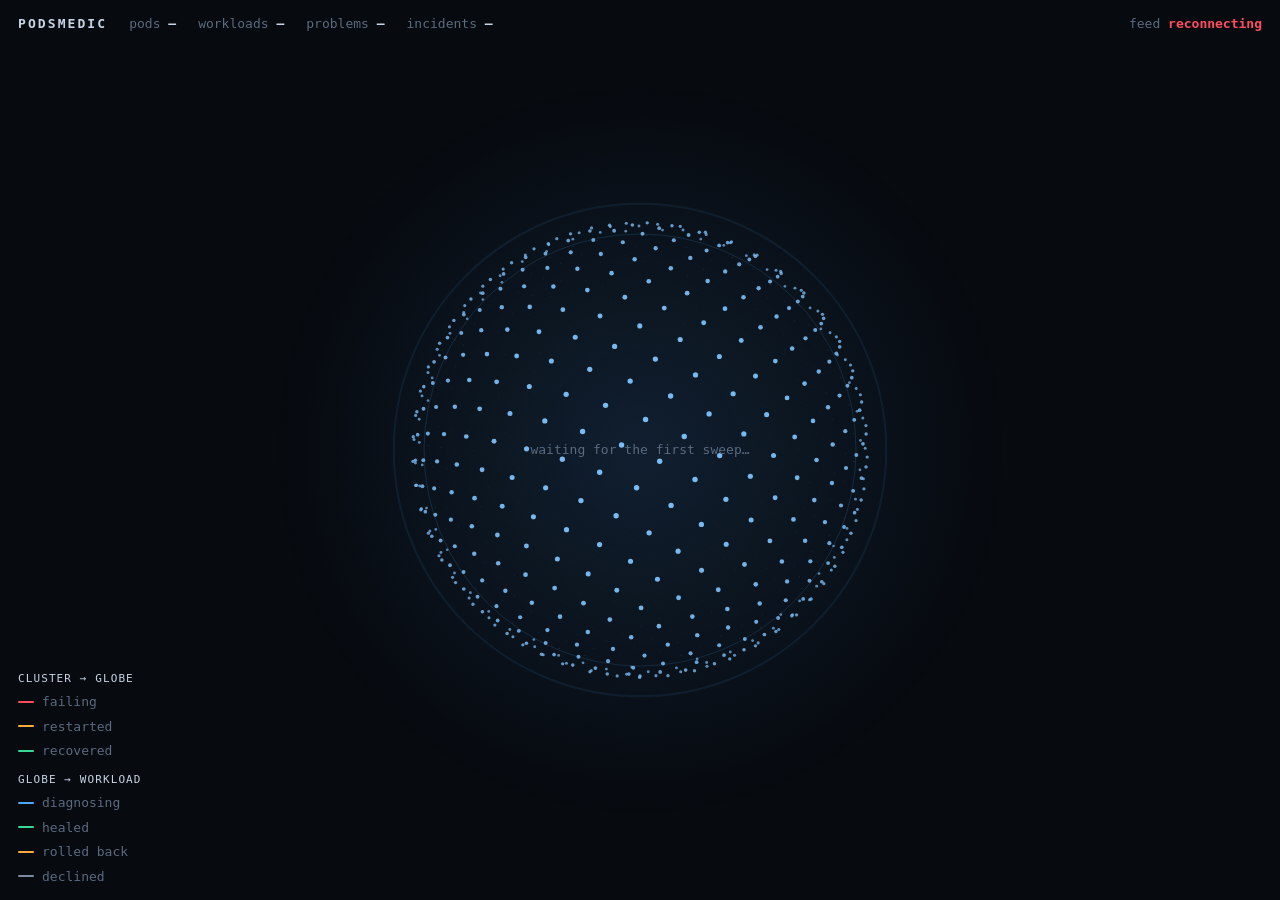
==== internal/ui/globe.html @ e19e567e "podsmedic: Kubernetes SRE agent that diagnoses and heals failing pods An LLM-assisted operator that " ====
<!doctype html>
<html lang="en">
<head>
<meta charset="utf-8">
<meta name="viewport" content="width=device-width, initial-scale=1">
<title>podsmedic — live</title>
<style>
  :root {
    --bg:#070a0f; --ink:#c8d4e4; --dim:#5a6a80; --rule:#16202e;
    --problem:#ff4d5e; --restart:#ffab3d; --recovery:#38d996;
    --diagnose:#4aa8ff; --heal:#38d996; --verify:#7ee0b8;
    --rollback:#ffab3d; --declined:#7b8aa0; --gone:#3d4a5c;
  }
  * { box-sizing:border-box; margin:0; padding:0; }
  html,body { height:100%; }
  body {
    background:var(--bg); color:var(--ink); overflow:hidden;
    font:13px/1.5 ui-monospace,SFMono-Regular,Menlo,Consolas,monospace;
  }
  /* width/height are required, not decorative. A <canvas> is a replaced element
     with an intrinsic 300x150, and for an absolutely positioned replaced element
     `width:auto` resolves to that intrinsic size — inset:0 does NOT stretch it.
     Without these the canvas sits 300x150 in the top-left corner and everything
     draws inside that box. */
  canvas { display:block; position:fixed; inset:0; width:100%; height:100%; cursor:default; }
  canvas.pick { cursor:pointer; }

  .panel { position:fixed; z-index:2; pointer-events:none; }
  #head { top:0; left:0; right:0; padding:14px 18px;
          display:flex; gap:22px; align-items:baseline; flex-wrap:wrap; }
  #head h1 { font-size:13px; font-weight:600; letter-spacing:.16em; text-transform:uppercase; }
  #head .stat { color:var(--dim); }
  #head .stat b { color:var(--ink); font-weight:600; }
  #focus { color:var(--diagnose); pointer-events:auto; cursor:pointer; display:none; }
  #focus.on { display:inline; }
  #state { margin-left:auto; color:var(--dim); }
  /* #head is a .panel, which is pointer-events:none so the globe stays
     draggable underneath; anything clickable in it has to opt back in. */
  #signout { pointer-events:auto; }
  #signout button { background:none; border:0; padding:0; font:inherit;
                    color:var(--dim); cursor:pointer; }
  #signout button:hover { color:var(--ink); }
  #state.live b { color:var(--recovery); }
  #state.down b { color:var(--problem); }

  #legend { bottom:14px; left:18px; display:flex; flex-direction:column; gap:5px; }
  #legend div { color:var(--dim); display:flex; align-items:center; gap:8px; }
  #legend i { width:16px; height:2px; display:inline-block; border-radius:2px; }
  #legend .grouphead { color:var(--ink); margin-top:6px; letter-spacing:.1em;
                       font-size:11px; text-transform:uppercase; }

  /* Deliberately small. At 460x468 this panel covered 5 of 25 workload nodes on
     a 1440x900 screen — measured, not guessed. The globe is the point; the feed
     is a ticker, and a few lines is plenty for one. */
  #feed { bottom:14px; right:18px; width:min(400px,34vw);
          display:flex; flex-direction:column-reverse; gap:2px;
          max-height:22vh; overflow:hidden;
          /* Older lines fade out rather than ending in a hard edge. */
          -webkit-mask-image:linear-gradient(to top, #000 55%, transparent);
          mask-image:linear-gradient(to top, #000 55%, transparent); }
  #feed div { white-space:nowrap; overflow:hidden; text-overflow:ellipsis;
              opacity:.85; font-size:11px; }
  #feed .t { color:var(--dim); }
  #feed .w { color:var(--ink); }

  #detail { top:60px; right:18px; width:min(320px,28vw); pointer-events:auto;
            background:rgba(10,15,22,0.94); border:1px solid var(--rule);
            border-radius:6px; padding:12px 14px; display:none; }
  #detail.on { display:block; }
  #detail h2 { font-size:12px; font-weight:600; margin-bottom:2px; word-break:break-all;
               padding-right:14px; }
  #detail .ns { color:var(--dim); font-size:11px; margin-bottom:10px; }
  #detail dl { display:grid; grid-template-columns:auto 1fr; gap:3px 12px; font-size:11px; }
  #detail dt { color:var(--dim); }
  #detail .evhead { color:var(--ink); font-size:10px; letter-spacing:.1em;
                    text-transform:uppercase; margin:12px 0 5px; }
  #detail .ev { font-size:11px; color:var(--dim); white-space:nowrap;
                overflow:hidden; text-overflow:ellipsis; }
  #detail .close { position:absolute; top:7px; right:11px; color:var(--dim); cursor:pointer; }
  #detail .close:hover { color:var(--ink); }

  #empty { position:fixed; inset:0; display:grid; place-items:center;
           color:var(--dim); z-index:1; text-align:center; line-height:2; }
</style>
</head>
<body>
<canvas id="c"></canvas>

<div class="panel" id="head">
  <h1>podsmedic</h1>
  <span class="stat">pods <b id="s-pods">–</b></span>
  <span class="stat">workloads <b id="s-work">–</b></span>
  <span class="stat">problems <b id="s-prob">–</b></span>
  <span class="stat">incidents <b id="s-inc">–</b></span>
  <span id="focus"></span>
  <span class="stat" id="state">feed <b>connecting</b></span>
  <!--SIGNOUT-->
</div>

<div class="panel" id="legend">
  <div class="grouphead">cluster → globe</div>
  <div><i style="background:var(--problem)"></i>failing</div>
  <div><i style="background:var(--restart)"></i>restarted</div>
  <div><i style="background:var(--recovery)"></i>recovered</div>
  <div class="grouphead">globe → workload</div>
  <div><i style="background:var(--diagnose)"></i>diagnosing</div>
  <div><i style="background:var(--heal)"></i>healed</div>
  <div><i style="background:var(--rollback)"></i>rolled back</div>
  <div><i style="background:var(--declined)"></i>declined</div>
</div>

<div class="panel" id="detail"><span class="close" id="d-close">×</span>
  <h2 id="d-name"></h2><div class="ns" id="d-ns"></div>
  <dl id="d-facts"></dl>
  <div class="evhead">recent</div>
  <div id="d-events"></div>
</div>

<div class="panel" id="feed"></div>
<div id="empty">waiting for the first sweep…</div>

<script>
(() => {
  "use strict";

  const COLOR = {
    problem:"#ff4d5e", restart:"#ffab3d", recovery:"#38d996", gone:"#3d4a5c",
    diagnose:"#4aa8ff", heal:"#38d996", verify:"#7ee0b8",
    rollback:"#ffab3d", declined:"#7b8aa0",
  };
  const FROM_PODSMEDIC = new Set(["diagnose","heal","verify","rollback","declined"]);
  // Namespace tints, chosen to stay apart from the event colours, which carry
  // their own meaning and must not be confused with grouping.
  const NS_TINTS = ["#6f8fb5","#a98fc4","#7fb0a0","#c49a6f","#8f9fd0","#b58fa0","#8fb5a8"];

  const canvas = document.getElementById("c");
  const ctx = canvas.getContext("2d");
  let W = 0, H = 0, DPR = 1;

  function resize() {
    DPR = Math.min(window.devicePixelRatio || 1, 2);
    W = canvas.clientWidth; H = canvas.clientHeight;
    canvas.width = W * DPR; canvas.height = H * DPR;
    ctx.setTransform(DPR, 0, 0, DPR, 0, 0);
  }
  window.addEventListener("resize", resize);

  // ---- the globe -----------------------------------------------------------
  // A Fibonacci sphere: points spaced evenly without clustering at the poles,
  // which is what a naive lat/long grid does. No regions, no landmasses — the
  // globe stands for the cluster, not the Earth.
  const DOTS = (() => {
    const n = 900, pts = [], golden = Math.PI * (3 - Math.sqrt(5));
    for (let i = 0; i < n; i++) {
      const y = 1 - (i / (n - 1)) * 2;
      const r = Math.sqrt(Math.max(0, 1 - y * y));
      const th = golden * i;
      pts.push([Math.cos(th) * r, y, Math.sin(th) * r]);
    }
    return pts;
  })();

  // ---- state ---------------------------------------------------------------
  let workloads = new Map();
  let arcs = [];
  let wires = [];
  let spin = 0, hover = null, selected = null, focusNS = null;
  let sweepAt = 0, sweepIntervalMs = 60000, sweepPulse = 0;
  const MAX_WIRES = 60;

  // Ellipse factors. Narrower than the first attempt: the horizontal stretch is
  // what pushed nodes under the bottom-right feed panel.
  const RING_X = 1.18, RING_Y = 0.82;
  function ringRadius() { return Math.min(W, H) * 0.38; }
  function globeRadius() { return Math.min(W, H) * 0.24; }

  function visible(w) { return !focusNS || w.namespace === focusNS; }

  // Lays workloads out in one arc per namespace, spaced evenly within each.
  //
  // Two earlier versions were worse. Hashing the name to an angle was stable but
  // collided — on a real 24-workload cluster two landed 0.0 degrees apart. Plain
  // alphabetical spacing fixed the collisions but interleaved namespaces, and on
  // that same cluster 68% of the ring was longhorn-system and kube-system, so
  // the handful of workloads anyone cared about sat scattered among
  // infrastructure. Grouping turns the ring from a list into a map.
  const GAP = 0.055; // radians of empty space between namespace bands

  function relayout() {
    const shown = [...workloads.values()].filter(visible);
    const byNS = new Map();
    for (const w of shown) {
      if (!byNS.has(w.namespace)) byNS.set(w.namespace, []);
      byNS.get(w.namespace).push(w);
    }
    const names = [...byNS.keys()].sort();
    const total = shown.length || 1;
    const usable = Math.PI * 2 - GAP * Math.max(names.length, 1);

    arcs = [];
    let a = -Math.PI / 2 + GAP / 2;
    names.forEach((ns, idx) => {
      const list = byNS.get(ns).sort((x, y) => x.key.localeCompare(y.key));
      const span = usable * (list.length / total);
      const step = span / list.length;
      // Half-step inset keeps the first and last node off the band's own edge.
      list.forEach((w, i) => { w.angle = a + step * (i + 0.5); });
      arcs.push({ ns, start: a, end: a + span, mid: a + span / 2,
                  count: list.length, tint: NS_TINTS[idx % NS_TINTS.length] });
      a += span + GAP;
    });
  }

  function setWorkloads(list) {
    const next = new Map();
    for (const w of list || []) {
      const prev = workloads.get(w.key);
      next.set(w.key, Object.assign({ events: prev ? prev.events : [],
                                      lit: prev ? prev.lit : 0 }, w));
    }
    workloads = next;
    relayout();
    document.getElementById("s-work").textContent = workloads.size;
    document.getElementById("empty").style.display = workloads.size ? "none" : "grid";
    if (selected && !workloads.has(selected)) closeDetail();
    else if (selected) renderDetail();
  }

  // An event about something the last sweep did not list still deserves a wire —
  // a pod can appear and fail between sweeps.
  function ensureWorkload(ev) {
    const key = ev.workload ? ev.namespace + "/" + ev.workload : ev.namespace + "/" + ev.pod;
    if (!workloads.has(key)) {
      workloads.set(key, {
        key, namespace: ev.namespace, name: ev.workload || ev.pod,
        pods: 1, ready: 0, problems: 0, angle: 0, events: [], lit: 0,
      });
      relayout();
      document.getElementById("s-work").textContent = workloads.size;
      document.getElementById("empty").style.display = "none";
    }
    return key;
  }

  function addWire(ev) {
    const key = ensureWorkload(ev);
    const w = workloads.get(key);
    w.lit = performance.now();
    w.events.unshift(ev);
    if (w.events.length > 8) w.events.pop();
    if (ev.class === "problem") w.problems = (w.problems || 0) + 1;
    if (ev.class === "recovery") w.problems = Math.max(0, (w.problems || 0) - 1);
    if (selected === key) renderDetail();

    if (!visible(w)) return; // focused elsewhere: record it, do not draw it
    wires.push({
      key,
      color: COLOR[ev.class] || "#7b8aa0",
      inbound: FROM_PODSMEDIC.has(ev.class),
      born: performance.now(),
      life: FROM_PODSMEDIC.has(ev.class) ? 3400 : 2800,
    });
    if (wires.length > MAX_WIRES) wires = wires.slice(-MAX_WIRES);
  }

  // ---- geometry ------------------------------------------------------------
  function workloadXY(w) {
    const cx = W / 2, cy = H / 2, r = ringRadius();
    return [cx + Math.cos(w.angle) * r * RING_X, cy + Math.sin(w.angle) * r * RING_Y];
  }

  // Node radius carries the replica count. Square-rooted and capped, so a
  // 30-replica Deployment does not swallow its neighbours.
  function nodeRadius(w) {
    return Math.min(3.2 + Math.sqrt(Math.max(w.pods || 1, 1)) * 1.5, 11);
  }

  // ---- drawing -------------------------------------------------------------
  function drawGlobe() {
    const cx = W / 2, cy = H / 2, R = globeRadius();
    spin += 0.0016;

    const glow = ctx.createRadialGradient(cx, cy, R * 0.1, cx, cy, R * 1.7);
    glow.addColorStop(0, "rgba(74,168,255,0.13)");
    glow.addColorStop(1, "rgba(74,168,255,0)");
    ctx.fillStyle = glow;
    ctx.beginPath(); ctx.arc(cx, cy, R * 1.7, 0, Math.PI * 2); ctx.fill();

    // A faint limb. Dots alone read as a cloud; one circle at the silhouette is
    // what makes the eye resolve them into a surface.
    ctx.strokeStyle = "rgba(74,168,255,0.16)";
    ctx.lineWidth = 1;
    ctx.beginPath(); ctx.arc(cx, cy, R, 0, Math.PI * 2); ctx.stroke();

    const cosS = Math.cos(spin), sinS = Math.sin(spin);
    const tilt = 0.42, cosT = Math.cos(tilt), sinT = Math.sin(tilt);
    const CAM = 3.2;

    for (const [x0, y0, z0] of DOTS) {
      const x1 = x0 * cosS + z0 * sinS;
      const z1 = -x0 * sinS + z0 * cosS;
      const y2 = y0 * cosT - z1 * sinT;
      const z2 = y0 * sinT + z1 * cosT;

      const k = CAM / (CAM - z2);            // weak perspective
      const px = cx + x1 * R * k, py = cy + y2 * R * k;
      const depth = (z2 + 1) / 2;
      const alpha = z2 < 0 ? 0.10 + depth * 0.22 : 0.34 + depth * 0.62;
      const size = (z2 < 0 ? 0.6 : 0.9 + depth * 1.3) * k * 0.85;

      ctx.fillStyle = `rgba(126,196,255,${alpha.toFixed(3)})`;
      ctx.beginPath(); ctx.arc(px, py, size, 0, Math.PI * 2); ctx.fill();
    }
  }

  // The heartbeat. Without it a healthy cluster is a completely static picture,
  // and "everything is fine" looks exactly like "the feed died".
  function drawHeartbeat(now) {
    const cx = W / 2, cy = H / 2, R = globeRadius();
    const ring = R * 1.14;

    ctx.strokeStyle = "rgba(74,168,255,0.09)";
    ctx.lineWidth = 2;
    ctx.beginPath(); ctx.arc(cx, cy, ring, 0, Math.PI * 2); ctx.stroke();

    // Progress toward the next sweep, advanced from the local clock so it moves
    // smoothly between snapshot polls.
    if (sweepAt) {
      const p = Math.min((Date.now() - sweepAt) / sweepIntervalMs, 1);
      ctx.strokeStyle = "rgba(126,196,255,0.42)";
      ctx.lineWidth = 2;
      ctx.beginPath();
      ctx.arc(cx, cy, ring, -Math.PI / 2, -Math.PI / 2 + Math.PI * 2 * p);
      ctx.stroke();
    }

    if (sweepPulse) {
      const p = (now - sweepPulse) / 1400;
      if (p >= 1) sweepPulse = 0;
      else {
        ctx.strokeStyle = `rgba(126,196,255,${(0.34 * (1 - p)).toFixed(3)})`;
        ctx.lineWidth = 1.5;
        ctx.beginPath(); ctx.arc(cx, cy, ring + p * R * 0.9, 0, Math.PI * 2); ctx.stroke();
      }
    }
  }

  function drawArcs() {
    const cx = W / 2, cy = H / 2, r = ringRadius();
    for (const arc of arcs) {
      ctx.save();
      ctx.translate(cx, cy);
      ctx.scale(RING_X, RING_Y);
      ctx.strokeStyle = arc.tint + "44";
      ctx.lineWidth = 1.5 / Math.max(RING_X, RING_Y);
      ctx.beginPath(); ctx.arc(0, 0, r * 1.10, arc.start, arc.end); ctx.stroke();
      ctx.restore();

      const lx = cx + Math.cos(arc.mid) * r * RING_X * 1.19;
      const ly = cy + Math.sin(arc.mid) * r * RING_Y * 1.19;
      const label = arc.ns + " · " + arc.count;
      ctx.font = "10px ui-monospace,Menlo,monospace";
      const right = lx >= cx;
      ctx.textAlign = right ? "left" : "right";
      const tw = ctx.measureText(label).width;
      arc.hit = { x: lx, y: ly, w: tw, right };

      ctx.fillStyle = "rgba(7,10,15,0.78)";
      ctx.fillRect(right ? lx - 4 : lx - tw - 4, ly - 8, tw + 8, 16);
      ctx.fillStyle = arc.ns === focusNS ? "#e6eefc" : arc.tint;
      ctx.fillText(label, lx, ly + 3.5);
    }
  }

  function shortName(name) {
    const i = name.indexOf("/");
    return i >= 0 ? name.slice(i + 1) : name;
  }

  function drawWorkloads(now) {
    // Labels cannot all fit. Measured on a real 24-workload cluster: 3858px of
    // text around a 2565px ring. So label what a viewer is looking for —
    // anything unhealthy, anything that just did something, the selection, and
    // whatever the pointer is near — and leave the quiet majority as dots.
    for (const w of workloads.values()) {
      if (!visible(w)) continue;
      const [x, y] = workloadXY(w);
      const unhealthy = (w.problems || 0) > 0;
      // Pods that finished successfully are not missing replicas. Without this a
      // completed Job reads as a permanently degraded workload.
      const serving = (w.pods || 0) - (w.done || 0);
      const degraded = serving > 0 && (w.ready || 0) < serving;
      const active = w.lit && now - w.lit < 6000;
      const hovered = hover === w.key, chosen = selected === w.key;
      const rad = nodeRadius(w);

      let color = "#4d6480";
      if (unhealthy) color = "#ff4d5e";
      else if (degraded) color = "#ffab3d";

      if (unhealthy || active) {
        const pulse = rad + 5 + Math.sin(now / 380) * 2;
        ctx.strokeStyle = unhealthy ? "rgba(255,77,94,0.30)" : "rgba(120,200,255,0.30)";
        ctx.lineWidth = 1;
        ctx.beginPath(); ctx.arc(x, y, pulse, 0, Math.PI * 2); ctx.stroke();
      }
      if (chosen) {
        ctx.strokeStyle = "rgba(230,238,252,0.75)";
        ctx.lineWidth = 1.5;
        ctx.beginPath(); ctx.arc(x, y, rad + 4, 0, Math.PI * 2); ctx.stroke();
      }

      ctx.fillStyle = color;
      ctx.beginPath(); ctx.arc(x, y, rad, 0, Math.PI * 2); ctx.fill();

      if (!(unhealthy || degraded || active || hovered || chosen)) continue;

      const label = shortName(w.name) + (w.pods > 1 ? " ×" + w.pods : "");
      const right = x >= W / 2;
      ctx.font = (hovered || chosen) ? "600 11px ui-monospace,Menlo,monospace"
                                     : "10px ui-monospace,Menlo,monospace";
      ctx.textAlign = right ? "left" : "right";
      const tx = x + (right ? rad + 7 : -(rad + 7));
      const tw = ctx.measureText(label).width;
      ctx.fillStyle = "rgba(7,10,15,0.72)";
      ctx.fillRect(right ? tx - 3 : tx - tw - 3, y - 7, tw + 6, 14);
      ctx.fillStyle = (hovered || chosen) ? "#e6eefc" : "rgba(200,212,228,0.78)";
      ctx.fillText(label, tx, y + 3.5);
    }
  }

  function drawWires(now) {
    const cx = W / 2, cy = H / 2, R = globeRadius();
    wires = wires.filter((wire) => now - wire.born < wire.life);

    // Additive blending: overlapping wires brighten instead of muddying, which
    // is what makes several at once read as light rather than a tangle.
    ctx.save();
    ctx.globalCompositeOperation = "lighter";
    ctx.lineCap = "round";

    for (const wire of wires) {
      const w = workloads.get(wire.key);
      if (!w || !visible(w)) continue;
      const [x, y] = workloadXY(w);
      const p = (now - wire.born) / wire.life;
      const fade = p < 0.12 ? p / 0.12 : 1 - (p - 0.12) / 0.88;

      // Start at the globe's limb rather than dead centre. A line drawn through
      // 900 dots loses its inner half in the noise; leaving the sphere gives it
      // a clean origin and makes the direction legible from the first pixel.
      const dx = x - cx, dy = y - cy;
      const len0 = Math.hypot(dx, dy) || 1;
      const sx = cx + (dx / len0) * R * 1.04;
      const sy = cy + (dy / len0) * R * 1.04;

      // Bow the line away from centre so overlapping wires stay legible.
      const mx = (sx + x) / 2, my = (sy + y) / 2;
      const nx = -dy, ny = dx;
      const bow = Math.min(W, H) * 0.055;
      const bx = mx + (nx / len0) * bow, by = my + (ny / len0) * bow;

      const at = (t) => {
        const u = (1 - t) * (1 - t), v = 2 * (1 - t) * t, s2 = t * t;
        return [u * sx + v * bx + s2 * x, u * sy + v * by + s2 * y];
      };

      // The line itself: a soft wide pass under a bright narrow one.
      ctx.strokeStyle = wire.color;
      ctx.globalAlpha = 0.10 + fade * 0.22;
      ctx.lineWidth = 5;
      ctx.beginPath(); ctx.moveTo(sx, sy); ctx.quadraticCurveTo(bx, by, x, y); ctx.stroke();

      ctx.globalAlpha = 0.22 + fade * 0.68;
      ctx.lineWidth = 1.7;
      ctx.beginPath(); ctx.moveTo(sx, sy); ctx.quadraticCurveTo(bx, by, x, y); ctx.stroke();

      // A comet, not a dot. The tail is what makes the direction unmistakable
      // at a glance: outward when podsmedic acts on a workload, inward when the
      // cluster reports something. That direction is the whole grammar — it
      // says who did what to whom.
      const q = wire.inbound ? p : 1 - p;
      for (let i = 0; i < 6; i++) {
        // Trail behind the head, which means the opposite way for each direction.
        const back = i * 0.045 * (wire.inbound ? -1 : 1);
        const t = Math.min(Math.max(q + back, 0), 1);
        const [px, py] = at(t);
        ctx.globalAlpha = fade * (1 - i / 6) * 0.9;
        ctx.fillStyle = wire.color;
        ctx.beginPath(); ctx.arc(px, py, 3.4 - i * 0.42, 0, Math.PI * 2); ctx.fill();
      }

      // A flash where the pulse lands, so an arrival is a moment rather than a
      // fade-out nobody notices.
      const arrived = wire.inbound ? p > 0.82 : p > 0.82;
      if (arrived) {
        const [ex, ey] = wire.inbound ? [sx, sy] : [x, y];
        const k = (p - 0.82) / 0.18;
        ctx.globalAlpha = (1 - k) * 0.55;
        ctx.strokeStyle = wire.color;
        ctx.lineWidth = 1.6;
        ctx.beginPath(); ctx.arc(ex, ey, 5 + k * 14, 0, Math.PI * 2); ctx.stroke();
      }
    }

    ctx.restore();
    ctx.globalAlpha = 1;
  }

  function frame() {
    ctx.clearRect(0, 0, W, H);
    const now = performance.now();
    drawGlobe();
    drawHeartbeat(now);
    drawArcs();
    drawWires(now);
    drawWorkloads(now);
    requestAnimationFrame(frame);
  }

  // ---- detail panel --------------------------------------------------------
  const detail = document.getElementById("detail");

  function renderDetail() {
    const w = workloads.get(selected);
    if (!w) { closeDetail(); return; }
    document.getElementById("d-name").textContent = w.name;
    document.getElementById("d-ns").textContent = w.namespace;

    const dl = document.getElementById("d-facts");
    dl.replaceChildren();
    for (const [k, v] of [
      ["pods", String(w.pods ?? "–")],
      ["ready", (w.ready ?? 0) + " / " + ((w.pods ?? 0) - (w.done ?? 0))],
      ...(w.done ? [["completed", String(w.done)]] : []),
      ["problems", String(w.problems || 0)],
    ]) {
      const dt = document.createElement("dt"); dt.textContent = k;
      const dd = document.createElement("dd"); dd.textContent = v;
      dl.append(dt, dd);
    }

    const box = document.getElementById("d-events");
    box.replaceChildren();
    if (!w.events.length) {
      const d = document.createElement("div");
      d.className = "ev"; d.textContent = "nothing yet";
      box.append(d);
    }
    for (const ev of w.events) {
      const d = document.createElement("div");
      d.className = "ev";
      const c = document.createElement("span");
      c.style.color = COLOR[ev.class] || "#7b8aa0";
      c.textContent = ev.class + " ";
      d.append(c, document.createTextNode(ev.detail || ev.reason || ""));
      box.append(d);
    }
    detail.classList.add("on");
  }

  function closeDetail() { selected = null; detail.classList.remove("on"); }
  document.getElementById("d-close").addEventListener("click", closeDetail);

  // ---- focus ---------------------------------------------------------------
  const focusEl = document.getElementById("focus");
  function setFocus(ns) {
    focusNS = ns;
    focusEl.textContent = ns ? "focus: " + ns + "  ✕" : "";
    focusEl.classList.toggle("on", !!ns);
    wires = [];        // wires belong to the old layout; their endpoints moved
    relayout();
  }
  focusEl.addEventListener("click", () => setFocus(null));

  // ---- pointer -------------------------------------------------------------
  function nodeAt(mx, my) {
    let best = null, bestD = 20 * 20;
    for (const w of workloads.values()) {
      if (!visible(w)) continue;
      const [x, y] = workloadXY(w);
      const d = (x - mx) * (x - mx) + (y - my) * (y - my);
      if (d < bestD) { bestD = d; best = w.key; }
    }
    return best;
  }

  function arcLabelAt(mx, my) {
    for (const a of arcs) {
      const h = a.hit;
      if (!h) continue;
      const l = h.right ? h.x - 4 : h.x - h.w - 4;
      if (mx >= l && mx <= l + h.w + 8 && my >= h.y - 8 && my <= h.y + 8) return a.ns;
    }
    return null;
  }

  canvas.addEventListener("mousemove", (e) => {
    hover = nodeAt(e.clientX, e.clientY);
    canvas.classList.toggle("pick", !!(hover || arcLabelAt(e.clientX, e.clientY)));
  });
  canvas.addEventListener("mouseleave", () => { hover = null; });

  canvas.addEventListener("click", (e) => {
    const ns = arcLabelAt(e.clientX, e.clientY);
    if (ns) { setFocus(ns === focusNS ? null : ns); return; }
    const key = nodeAt(e.clientX, e.clientY);
    if (key) { selected = key; renderDetail(); } else closeDetail();
  });

  // ---- feed ----------------------------------------------------------------
  const feed = document.getElementById("feed");
  function logEvent(ev) {
    const row = document.createElement("div");
    const when = new Date(ev.at || Date.now());
    const pad = (n) => String(n).padStart(2, "0");

    const t = document.createElement("span");
    t.className = "t";
    t.textContent = `${pad(when.getHours())}:${pad(when.getMinutes())}:${pad(when.getSeconds())} `;
    const c = document.createElement("span");
    c.style.color = COLOR[ev.class] || "#7b8aa0";
    c.textContent = (ev.class + "        ").slice(0, 9);
    const w = document.createElement("span");
    w.className = "w";
    w.textContent = " " + (ev.workload || ev.pod || ev.namespace) + " ";
    const d = document.createElement("span");
    d.className = "t"; d.textContent = ev.detail || ev.reason || "";

    row.append(t, c, w, d);
    feed.prepend(row);
    while (feed.childElementCount > 8) feed.lastElementChild.remove();
  }

  function setStat(id, v) { document.getElementById(id).textContent = v; }
  function setState(text, cls) {
    const el = document.getElementById("state");
    el.className = cls; el.innerHTML = "feed <b>" + text + "</b>";
  }

  // ---- data ----------------------------------------------------------------
  async function loadSnapshot() {
    try {
      const r = await fetch("api/snapshot", {cache: "no-store"});
      const s = await r.json();
      setStat("s-pods", s.pods ?? "–");
      setStat("s-prob", s.problems ?? "–");
      setStat("s-inc", s.incidents ?? "–");
      if (s.intervalSec) sweepIntervalMs = s.intervalSec * 1000;
      if (typeof s.sweepAgeSec === "number") sweepAt = Date.now() - s.sweepAgeSec * 1000;
      setWorkloads(s.workloads);
      feed.replaceChildren();
      for (const ev of (s.events || [])) logEvent(ev);
    } catch (e) {
      setState("snapshot failed", "down");
    }
  }

  function connect() {
    const src = new EventSource("api/events");
    src.onopen = () => setState("live", "live");
    src.onmessage = (m) => {
      let ev; try { ev = JSON.parse(m.data); } catch { return; }
      if (ev.class === "sweep") {
        // Heartbeat, not a wire: no workload to draw to, nothing to log.
        sweepAt = Date.now();
        sweepPulse = performance.now();
        return;
      }
      addWire(ev);
      logEvent(ev);
    };
    src.onerror = () => setState("reconnecting", "down");
  }

  // Exposes where the nodes really are, so a layout check measures the drawing
  // rather than a copy of its arithmetic. Read-only and side-effect free.
  window.__podsmedicNodes = () =>
    [...workloads.values()].filter(visible).map((w) => {
      const [x, y] = workloadXY(w);
      return { key: w.key, x, y };
    });

  resize();
  loadSnapshot();
  setInterval(loadSnapshot, 30000);
  connect();
  requestAnimationFrame(frame);
})();
</script>
</body>
</html>
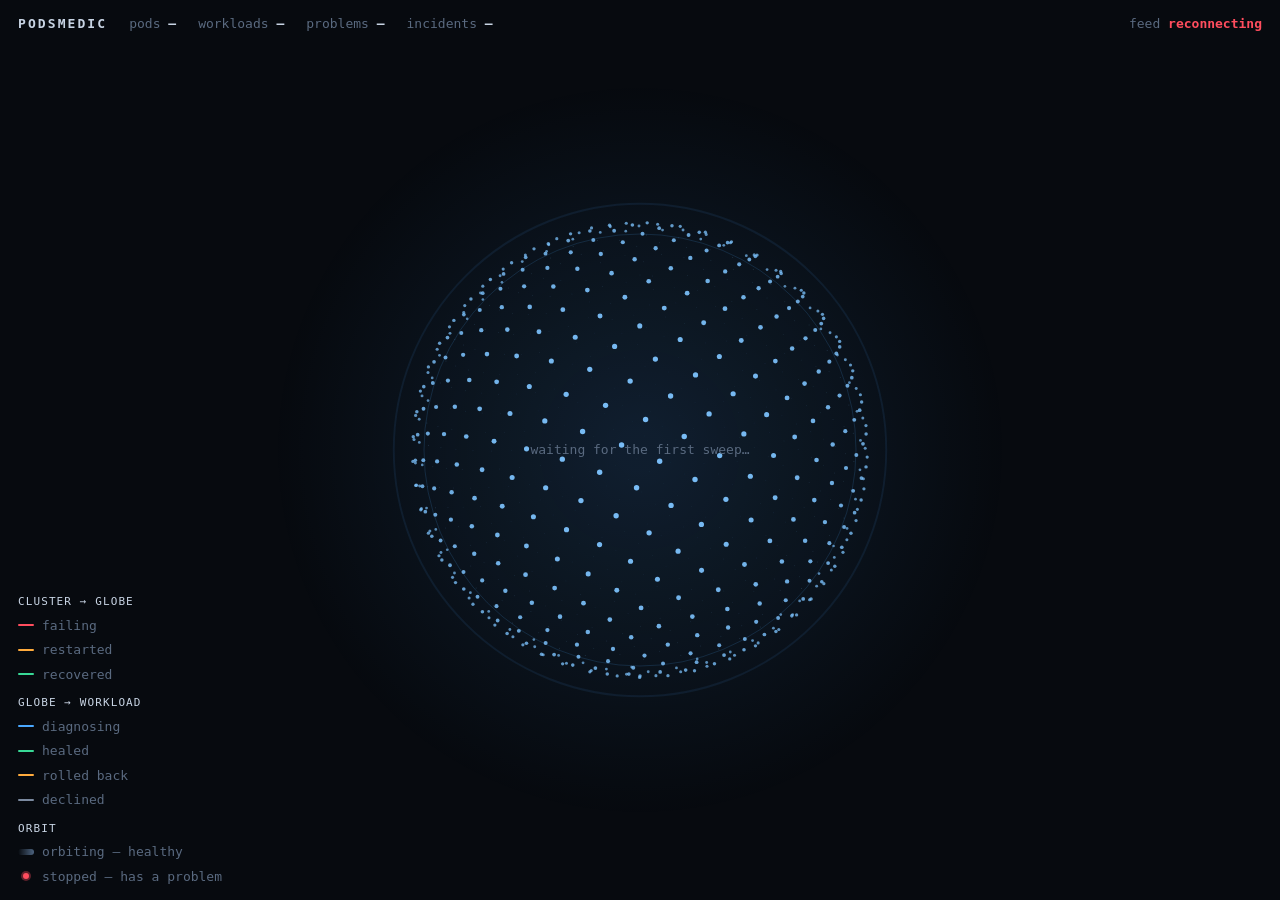
==== commit e9217767: "Live view: workloads orbit the globe, and a failing one stops Replaces the static ring with orbital " ====
--- a/internal/ui/globe.html
+++ b/internal/ui/globe.html
@@ -46,6 +46,13 @@
   #legend { bottom:14px; left:18px; display:flex; flex-direction:column; gap:5px; }
   #legend div { color:var(--dim); display:flex; align-items:center; gap:8px; }
   #legend i { width:16px; height:2px; display:inline-block; border-radius:2px; }
+  /* The two orbit states are shapes, not colours: a dot with a wake against a
+     dot with a stop-ring. Anyone who cannot separate the red from the slate
+     still gets the distinction. */
+  #legend i.orbiting { height:6px; border-radius:3px;
+    background:linear-gradient(to right, rgba(77,100,128,0) 0%, #4d6480 100%); }
+  #legend i.halted { height:6px; width:6px; border-radius:50%;
+    background:var(--problem); box-shadow:0 0 0 2px rgba(255,77,94,0.35); margin:0 5px; }
   #legend .grouphead { color:var(--ink); margin-top:6px; letter-spacing:.1em;
                        font-size:11px; text-transform:uppercase; }
 
@@ -107,6 +114,9 @@
   <div><i style="background:var(--heal)"></i>healed</div>
   <div><i style="background:var(--rollback)"></i>rolled back</div>
   <div><i style="background:var(--declined)"></i>declined</div>
+  <div class="grouphead">orbit</div>
+  <div><i class="orbiting"></i>orbiting — healthy</div>
+  <div><i class="halted"></i>stopped — has a problem</div>
 </div>
 
 <div class="panel" id="detail"><span class="close" id="d-close">×</span>
@@ -168,23 +178,52 @@
   let sweepAt = 0, sweepIntervalMs = 60000, sweepPulse = 0;
   const MAX_WIRES = 60;
 
-  // Ellipse factors. Narrower than the first attempt: the horizontal stretch is
-  // what pushed nodes under the bottom-right feed panel.
-  const RING_X = 1.18, RING_Y = 0.82;
-  function ringRadius() { return Math.min(W, H) * 0.38; }
+  // Motion is the primary signal on this page, so respecting the OS setting is
+  // not decoration. With reduced motion the orbits hold still and colour carries
+  // the state on its own — which is also why colour is never the *only* cue for
+  // a stopped workload: it gets a halo and a dropped trail too.
+  const STILL = window.matchMedia &&
+                window.matchMedia("(prefers-reduced-motion: reduce)").matches;
+
+  function ringRadius() { return Math.min(W, H) * 0.36; }
   function globeRadius() { return Math.min(W, H) * 0.24; }
 
   function visible(w) { return !focusNS || w.namespace === focusNS; }
 
-  // Lays workloads out in one arc per namespace, spaced evenly within each.
+  // A workload stops orbiting when it has an open problem.
   //
-  // Two earlier versions were worse. Hashing the name to an angle was stable but
-  // collided — on a real 24-workload cluster two landed 0.0 degrees apart. Plain
-  // alphabetical spacing fixed the collisions but interleaved namespaces, and on
-  // that same cluster 68% of the ring was longhorn-system and kube-system, so
-  // the handful of workloads anyone cared about sat scattered among
-  // infrastructure. Grouping turns the ring from a list into a map.
-  const GAP = 0.055; // radians of empty space between namespace bands
+  // This is the one thing on the page you can read without looking at it. Colour
+  // needs foveal attention and a legend; a single motionless dot among two dozen
+  // moving ones is caught by peripheral vision, which is what you actually have
+  // spare while doing something else. Degraded-but-not-failing keeps moving —
+  // reserving the stop for real failures is what keeps it meaning something.
+  function stalled(w) { return (w.problems || 0) > 0; }
+
+  // Each namespace is an orbital shell.
+  //
+  // The grouping itself is load-bearing and predates the motion: hashing names to
+  // angles collided (two workloads 0.0° apart on a real cluster), and plain
+  // alphabetical order interleaved namespaces so that on that same cluster 68% of
+  // the ring was longhorn-system and kube-system, scattering the handful anyone
+  // cared about among infrastructure. One shell per namespace keeps that map and
+  // gains a second axis: shells sit at different radii and inclinations, so they
+  // stay tellable apart while everything is in motion.
+  function shellGeometry(idx, count) {
+    const r = ringRadius();
+    // Spread the radii, but gently — widely separated shells stop reading as one
+    // system and start reading as unrelated rings.
+    const spread = count > 1 ? idx / (count - 1) : 0;
+    const rx = r * (0.86 + spread * 0.52);
+    // Inclination varies too, so two shells of similar radius never trace the
+    // same path. Flatter shells cross the globe; rounder ones ride outside it.
+    const flatten = 0.26 + ((idx * 0.37) % 1) * 0.5;
+    const tilt = (idx * Math.PI) / Math.max(count, 1) + 0.35;
+    // Inner shells run faster, as they would if this were physics, and alternate
+    // direction so crossings keep changing instead of locking into a pattern.
+    const dir = idx % 2 ? -1 : 1;
+    const speed = dir * (0.20 - spread * 0.07);
+    return { rx, ry: rx * flatten, tilt, speed };
+  }
 
   function relayout() {
     const shown = [...workloads.values()].filter(visible);
@@ -194,29 +233,51 @@
       byNS.get(w.namespace).push(w);
     }
     const names = [...byNS.keys()].sort();
-    const total = shown.length || 1;
-    const usable = Math.PI * 2 - GAP * Math.max(names.length, 1);
 
     arcs = [];
-    let a = -Math.PI / 2 + GAP / 2;
     names.forEach((ns, idx) => {
       const list = byNS.get(ns).sort((x, y) => x.key.localeCompare(y.key));
-      const span = usable * (list.length / total);
-      const step = span / list.length;
-      // Half-step inset keeps the first and last node off the band's own edge.
-      list.forEach((w, i) => { w.angle = a + step * (i + 0.5); });
-      arcs.push({ ns, start: a, end: a + span, mid: a + span / 2,
-                  count: list.length, tint: NS_TINTS[idx % NS_TINTS.length] });
-      a += span + GAP;
+      const shell = Object.assign(shellGeometry(idx, names.length), {
+        ns, idx, count: list.length, tint: NS_TINTS[idx % NS_TINTS.length],
+        // Labels alternate sides so that shells whose inclinations are close do
+        // not stack their captions on top of each other.
+        labelTheta: idx % 2 ? Math.PI : 0,
+      });
+      const step = (Math.PI * 2) / list.length;
+      list.forEach((w, i) => {
+        w.shell = shell;
+        // Keep an existing angle across relayouts. A workload appearing or a
+        // namespace focus changing must not teleport everything else: the whole
+        // point of the motion is that a *stopped* dot is the anomaly, and a
+        // general jump would drown that out.
+        if (typeof w.angle !== "number") w.angle = step * i;
+      });
+      arcs.push(shell);
     });
+  }
+
+  // advance steps every orbit that is still running. dt is milliseconds, clamped
+  // by the caller, so a backgrounded tab resumes rather than teleporting.
+  function advance(dt) {
+    if (STILL) return;
+    const s = dt / 1000;
+    for (const w of workloads.values()) {
+      if (!w.shell || stalled(w)) continue;
+      w.angle = (w.angle + w.shell.speed * s) % (Math.PI * 2);
+    }
   }
 
   function setWorkloads(list) {
     const next = new Map();
     for (const w of list || []) {
       const prev = workloads.get(w.key);
+      // angle has to survive the snapshot poll. The API does not send one, so
+      // without carrying it forward every orbit would snap back to its starting
+      // slot once a minute — which reads as the whole cluster twitching, and
+      // buries the one signal this view exists for.
       next.set(w.key, Object.assign({ events: prev ? prev.events : [],
-                                      lit: prev ? prev.lit : 0 }, w));
+                                      lit: prev ? prev.lit : 0,
+                                      angle: prev ? prev.angle : undefined }, w));
     }
     workloads = next;
     relayout();
@@ -233,7 +294,7 @@
     if (!workloads.has(key)) {
       workloads.set(key, {
         key, namespace: ev.namespace, name: ev.workload || ev.pod,
-        pods: 1, ready: 0, problems: 0, angle: 0, events: [], lit: 0,
+        pods: 1, ready: 0, problems: 0, events: [], lit: 0,
       });
       relayout();
       document.getElementById("s-work").textContent = workloads.size;
@@ -264,9 +325,25 @@
   }
 
   // ---- geometry ------------------------------------------------------------
+
+  // A point on a shell: an ellipse, rotated by the shell's inclination.
+  function orbitXY(shell, theta) {
+    const cx = W / 2, cy = H / 2;
+    const ux = Math.cos(theta) * shell.rx, uy = Math.sin(theta) * shell.ry;
+    const c = Math.cos(shell.tilt), s = Math.sin(shell.tilt);
+    return [cx + ux * c - uy * s, cy + ux * s + uy * c];
+  }
+
+  // Depth along the shell, +1 nearest the viewer and −1 furthest. The flattened
+  // axis is the one pointing at the camera, so this is just sin(theta) — and it
+  // is what lets a particle pass in front of the globe on one half of its orbit
+  // and behind it on the other. Without that the whole thing reads as a flat
+  // ring with things sliding around it.
+  function orbitDepth(theta) { return Math.sin(theta); }
+
   function workloadXY(w) {
-    const cx = W / 2, cy = H / 2, r = ringRadius();
-    return [cx + Math.cos(w.angle) * r * RING_X, cy + Math.sin(w.angle) * r * RING_Y];
+    if (!w.shell) return [W / 2, H / 2];
+    return orbitXY(w.shell, w.angle);
   }
 
   // Node radius carries the replica count. Square-rooted and capped, so a
@@ -345,29 +422,54 @@
     }
   }
 
-  function drawArcs() {
-    const cx = W / 2, cy = H / 2, r = ringRadius();
-    for (const arc of arcs) {
-      ctx.save();
-      ctx.translate(cx, cy);
-      ctx.scale(RING_X, RING_Y);
-      ctx.strokeStyle = arc.tint + "44";
-      ctx.lineWidth = 1.5 / Math.max(RING_X, RING_Y);
-      ctx.beginPath(); ctx.arc(0, 0, r * 1.10, arc.start, arc.end); ctx.stroke();
-      ctx.restore();
-
-      const lx = cx + Math.cos(arc.mid) * r * RING_X * 1.19;
-      const ly = cy + Math.sin(arc.mid) * r * RING_Y * 1.19;
-      const label = arc.ns + " · " + arc.count;
+  // The orbit paths, drawn very faint. They exist to make the motion legible as
+  // orbits rather than as drift, and to group a namespace visually — so they
+  // must stay quieter than the particles riding them, or the page becomes a
+  // diagram of ellipses with some dots in it.
+  function drawShells() {
+    const cx = W / 2, cy = H / 2;
+    for (const shell of arcs) {
+      const focused = shell.ns === focusNS;
+      ctx.strokeStyle = shell.tint + (focused ? "66" : "30");
+      ctx.lineWidth = focused ? 1.3 : 1;
+      ctx.beginPath();
+      ctx.ellipse(cx, cy, shell.rx, shell.ry, shell.tilt, 0, Math.PI * 2);
+      ctx.stroke();
+    }
+  }
+
+  function drawShellLabels() {
+    const cx = W / 2, cy = H / 2;
+    for (const shell of arcs) {
+      // Pinned to a fixed point on the shell rather than following any
+      // particular workload: a caption that moved would be unreadable, and
+      // unclickable.
+      const [lx0, ly0] = orbitXY(shell, shell.labelTheta);
+      const ox = lx0 - cx, oy = ly0 - cy;
+      const len = Math.hypot(ox, oy) || 1;
+      const lx = cx + (ox / len) * (len + 26), ly = cy + (oy / len) * (len + 26);
+
+      // A leader line back to the orbit it names. With seven inclined ellipses
+      // crossing each other, a caption floating near the outside is ambiguous —
+      // measured on the real cluster, you cannot tell which ring "longhorn-system"
+      // belongs to. The line costs two pixels and removes the guess.
+      ctx.strokeStyle = shell.tint + (shell.ns === focusNS ? "99" : "55");
+      ctx.lineWidth = 1;
+      ctx.beginPath(); ctx.moveTo(lx0, ly0); ctx.lineTo(lx, ly); ctx.stroke();
+
+      const stopped = [...workloads.values()]
+        .filter((w) => w.namespace === shell.ns && visible(w) && stalled(w)).length;
+      const label = shell.ns + " · " + shell.count + (stopped ? "  ⏸" + stopped : "");
+
       ctx.font = "10px ui-monospace,Menlo,monospace";
       const right = lx >= cx;
       ctx.textAlign = right ? "left" : "right";
       const tw = ctx.measureText(label).width;
-      arc.hit = { x: lx, y: ly, w: tw, right };
+      shell.hit = { x: lx, y: ly, w: tw, right };
 
       ctx.fillStyle = "rgba(7,10,15,0.78)";
       ctx.fillRect(right ? lx - 4 : lx - tw - 4, ly - 8, tw + 8, 16);
-      ctx.fillStyle = arc.ns === focusNS ? "#e6eefc" : arc.tint;
+      ctx.fillStyle = shell.ns === focusNS ? "#e6eefc" : (stopped ? "#ff8a95" : shell.tint);
       ctx.fillText(label, lx, ly + 3.5);
     }
   }
@@ -377,30 +479,74 @@
     return i >= 0 ? name.slice(i + 1) : name;
   }
 
-  function drawWorkloads(now) {
-    // Labels cannot all fit. Measured on a real 24-workload cluster: 3858px of
-    // text around a 2565px ring. So label what a viewer is looking for —
-    // anything unhealthy, anything that just did something, the selection, and
-    // whatever the pointer is near — and leave the quiet majority as dots.
+  // TRAIL_N segments of wake behind each moving particle. Enough to read as
+  // motion at a glance; few enough that two dozen of them stay cheap.
+  const TRAIL_N = 8, TRAIL_STEP = 0.055;
+
+  // drawWorkloads runs twice per frame — once for the half of each orbit behind
+  // the globe, once for the half in front — so the globe occludes what is behind
+  // it. `front` selects which pass this is.
+  function drawWorkloads(now, front) {
     for (const w of workloads.values()) {
-      if (!visible(w)) continue;
+      if (!visible(w) || !w.shell) continue;
+      const z = orbitDepth(w.angle);
+      if ((z >= 0) !== front) continue;
+
       const [x, y] = workloadXY(w);
-      const unhealthy = (w.problems || 0) > 0;
+      const stopped = stalled(w);
       // Pods that finished successfully are not missing replicas. Without this a
       // completed Job reads as a permanently degraded workload.
       const serving = (w.pods || 0) - (w.done || 0);
       const degraded = serving > 0 && (w.ready || 0) < serving;
       const active = w.lit && now - w.lit < 6000;
       const hovered = hover === w.key, chosen = selected === w.key;
-      const rad = nodeRadius(w);
+
+      // Perspective: nearer particles are bigger and brighter. Applied to the
+      // radius rather than to a scale transform so hit-testing stays honest.
+      const near = (z + 1) / 2;
+      const depthScale = 0.74 + near * 0.34;
+      const rad = nodeRadius(w) * depthScale;
+      const dim = front ? 1 : 0.45 + near * 0.25;
 
       let color = "#4d6480";
-      if (unhealthy) color = "#ff4d5e";
+      if (stopped) color = "#ff4d5e";
       else if (degraded) color = "#ffab3d";
 
-      if (unhealthy || active) {
+      // The wake. A stopped workload has none, and its absence is the signal:
+      // every neighbour is a comet and this one is a full stop.
+      if (!stopped && !STILL) {
+        ctx.save();
+        ctx.globalCompositeOperation = "lighter";
+        for (let i = 1; i <= TRAIL_N; i++) {
+          const t = w.angle - i * TRAIL_STEP * Math.sign(w.shell.speed);
+          const [tx2, ty2] = orbitXY(w.shell, t);
+          const k = 1 - i / (TRAIL_N + 1);
+          ctx.globalAlpha = k * k * 0.5 * dim;
+          ctx.fillStyle = color;
+          ctx.beginPath(); ctx.arc(tx2, ty2, rad * k * 0.72, 0, Math.PI * 2); ctx.fill();
+        }
+        ctx.restore();
+        ctx.globalAlpha = 1;
+      }
+
+      // A dark disc under the particle, so one crossing the globe's dot field
+      // still reads as a distinct object rather than a bright patch of surface.
+      if (front) {
+        ctx.fillStyle = "rgba(7,10,15,0.72)";
+        ctx.beginPath(); ctx.arc(x, y, rad + 2.4, 0, Math.PI * 2); ctx.fill();
+      }
+
+      if (stopped) {
+        // Two static rings rather than a pulse. A stopped thing that throbs
+        // still reads as alive, which is exactly the wrong impression.
+        ctx.strokeStyle = "rgba(255,77,94,0.55)";
+        ctx.lineWidth = 1.2;
+        ctx.beginPath(); ctx.arc(x, y, rad + 5, 0, Math.PI * 2); ctx.stroke();
+        ctx.strokeStyle = "rgba(255,77,94,0.22)";
+        ctx.beginPath(); ctx.arc(x, y, rad + 9.5, 0, Math.PI * 2); ctx.stroke();
+      } else if (active) {
         const pulse = rad + 5 + Math.sin(now / 380) * 2;
-        ctx.strokeStyle = unhealthy ? "rgba(255,77,94,0.30)" : "rgba(120,200,255,0.30)";
+        ctx.strokeStyle = `rgba(120,200,255,${(0.30 * dim).toFixed(3)})`;
         ctx.lineWidth = 1;
         ctx.beginPath(); ctx.arc(x, y, pulse, 0, Math.PI * 2); ctx.stroke();
       }
@@ -410,10 +556,16 @@
         ctx.beginPath(); ctx.arc(x, y, rad + 4, 0, Math.PI * 2); ctx.stroke();
       }
 
+      ctx.globalAlpha = dim;
       ctx.fillStyle = color;
       ctx.beginPath(); ctx.arc(x, y, rad, 0, Math.PI * 2); ctx.fill();
-
-      if (!(unhealthy || degraded || active || hovered || chosen)) continue;
+      ctx.globalAlpha = 1;
+
+      // Labels cannot all fit — measured on a real 24-workload cluster, 3858px
+      // of text around a 2565px ring. So label what a viewer is looking for:
+      // anything stopped or degraded, anything that just did something, the
+      // selection, and whatever the pointer is near.
+      if (!(stopped || degraded || active || hovered || chosen)) continue;
 
       const label = shortName(w.name) + (w.pods > 1 ? " ×" + w.pods : "");
       const right = x >= W / 2;
@@ -424,7 +576,8 @@
       const tw = ctx.measureText(label).width;
       ctx.fillStyle = "rgba(7,10,15,0.72)";
       ctx.fillRect(right ? tx - 3 : tx - tw - 3, y - 7, tw + 6, 14);
-      ctx.fillStyle = (hovered || chosen) ? "#e6eefc" : "rgba(200,212,228,0.78)";
+      ctx.fillStyle = stopped ? "#ffb3ba"
+                    : (hovered || chosen) ? "#e6eefc" : "rgba(200,212,228,0.78)";
       ctx.fillText(label, tx, y + 3.5);
     }
   }
@@ -507,14 +660,25 @@
     ctx.globalAlpha = 1;
   }
 
+  let lastFrame = 0;
   function frame() {
+    const now = performance.now();
+    // Clamped: a backgrounded tab stops receiving frames, and without this the
+    // first frame back would jump every orbit by however long you were away.
+    const dt = lastFrame ? Math.min(now - lastFrame, 120) : 16;
+    lastFrame = now;
+    advance(dt);
+
     ctx.clearRect(0, 0, W, H);
-    const now = performance.now();
+    drawShells();
+    // Back half first, then the globe over it, then the front half — which is
+    // what turns a flat ellipse into something going round the sphere.
+    drawWorkloads(now, false);
     drawGlobe();
     drawHeartbeat(now);
-    drawArcs();
     drawWires(now);
-    drawWorkloads(now);
+    drawWorkloads(now, true);
+    drawShellLabels();
     requestAnimationFrame(frame);
   }
 
@@ -585,6 +749,9 @@
     return best;
   }
 
+  // Hit-testing a moving target. The node radius already grows with depth, so
+  // the generous 20px slop here is what keeps a particle clickable while it is
+  // on the far side of its orbit and drawn small.
   function arcLabelAt(mx, my) {
     for (const a of arcs) {
       const h = a.hit;
@@ -678,7 +845,8 @@
   window.__podsmedicNodes = () =>
     [...workloads.values()].filter(visible).map((w) => {
       const [x, y] = workloadXY(w);
-      return { key: w.key, x, y };
+      return { key: w.key, x, y, angle: w.angle, stalled: stalled(w),
+               shell: w.shell ? w.shell.ns : null };
     });
 
   resize();
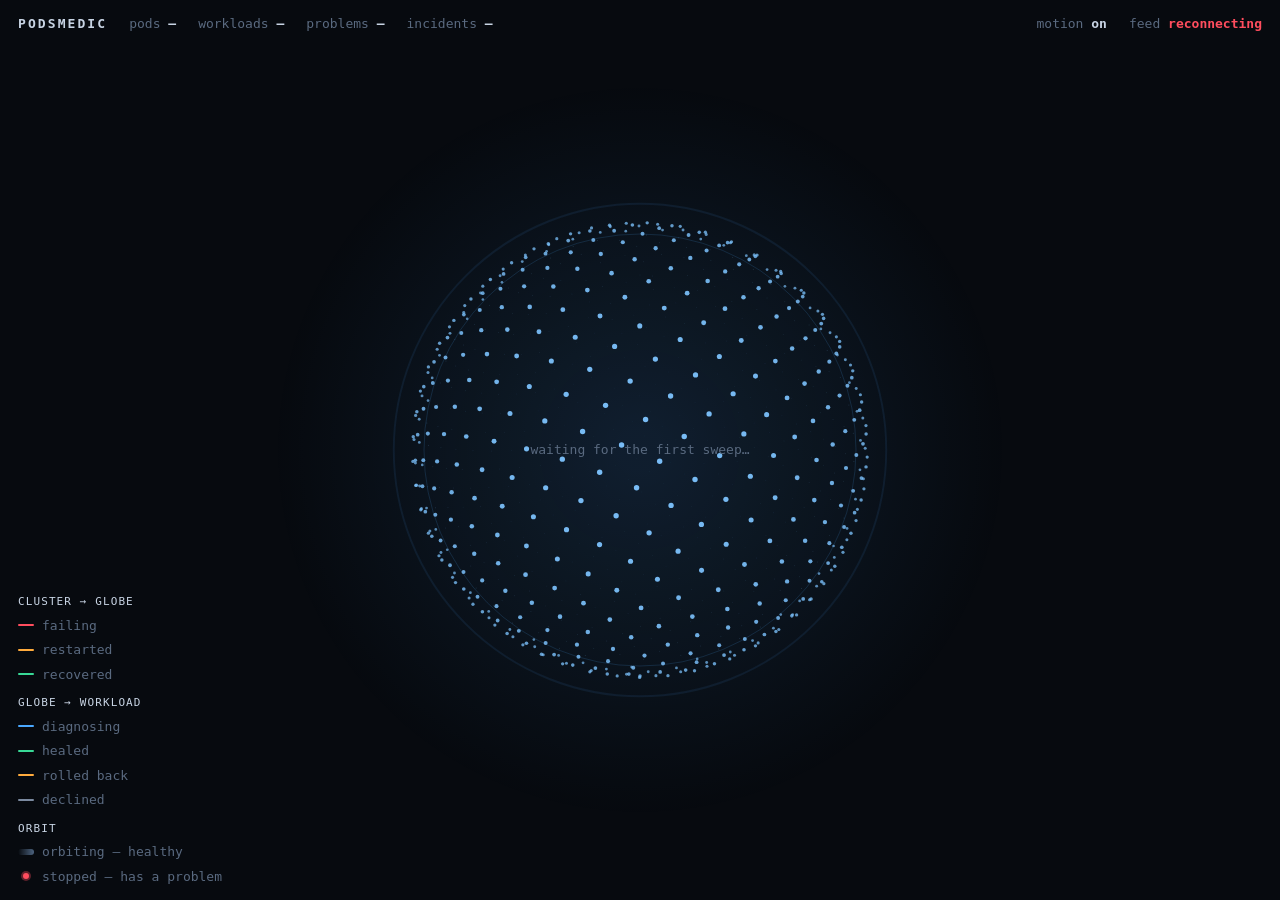
==== commit 1f4e9fdf: "Live view: never suppress the orbits silently Reported as "the orbits do not move", and measurable: " ====
--- a/internal/ui/globe.html
+++ b/internal/ui/globe.html
@@ -33,7 +33,12 @@
   #head .stat b { color:var(--ink); font-weight:600; }
   #focus { color:var(--diagnose); pointer-events:auto; cursor:pointer; display:none; }
   #focus.on { display:inline; }
-  #state { margin-left:auto; color:var(--dim); }
+  #state { color:var(--dim); }
+  /* The motion state is always shown. A frozen page that says nothing is
+     indistinguishable from a broken one. */
+  #motion { margin-left:auto; pointer-events:auto; cursor:pointer; color:var(--dim); }
+  #motion:hover b { color:var(--diagnose); }
+  body.still #legend .m-on, body:not(.still) #legend .m-off { display:none; }
   /* #head is a .panel, which is pointer-events:none so the globe stays
      draggable underneath; anything clickable in it has to opt back in. */
   #signout { pointer-events:auto; }
@@ -100,6 +105,7 @@
   <span class="stat">problems <b id="s-prob">–</b></span>
   <span class="stat">incidents <b id="s-inc">–</b></span>
   <span id="focus"></span>
+  <span class="stat" id="motion"></span>
   <span class="stat" id="state">feed <b>connecting</b></span>
   <!--SIGNOUT-->
 </div>
@@ -115,8 +121,8 @@
   <div><i style="background:var(--rollback)"></i>rolled back</div>
   <div><i style="background:var(--declined)"></i>declined</div>
   <div class="grouphead">orbit</div>
-  <div><i class="orbiting"></i>orbiting — healthy</div>
-  <div><i class="halted"></i>stopped — has a problem</div>
+  <div><i class="orbiting"></i><span class="m-on">orbiting — healthy</span><span class="m-off">healthy</span></div>
+  <div><i class="halted"></i><span class="m-on">stopped — has a problem</span><span class="m-off">has a problem</span></div>
 </div>
 
 <div class="panel" id="detail"><span class="close" id="d-close">×</span>
@@ -178,12 +184,45 @@
   let sweepAt = 0, sweepIntervalMs = 60000, sweepPulse = 0;
   const MAX_WIRES = 60;
 
-  // Motion is the primary signal on this page, so respecting the OS setting is
-  // not decoration. With reduced motion the orbits hold still and colour carries
-  // the state on its own — which is also why colour is never the *only* cue for
-  // a stopped workload: it gets a halo and a dropped trail too.
-  const STILL = window.matchMedia &&
-                window.matchMedia("(prefers-reduced-motion: reduce)").matches;
+  // Motion is the primary signal on this page, so the OS reduced-motion setting
+  // is honoured — but never silently.
+  //
+  // The first version just froze everything when the system asked for reduced
+  // motion, which made the page look broken: measured in a browser, all 21
+  // orbiting workloads sat at exactly 0 px/s with nothing on screen saying why.
+  // "The orbits stopped" and "the page is dead" have to be tellable apart, so
+  // the state is always shown, always says whose decision it was, and can be
+  // overridden here — this one page's whole function depends on motion, and
+  // that is a choice the person looking at it should get to make.
+  const SYSTEM_STILL = !!(window.matchMedia &&
+                          window.matchMedia("(prefers-reduced-motion: reduce)").matches);
+  const MOTION_KEY = "podsmedic.motion";
+
+  function motionOverride() {
+    try { return localStorage.getItem(MOTION_KEY); } catch (e) { return null; }
+  }
+  let still = motionOverride() ? motionOverride() === "off" : SYSTEM_STILL;
+
+  const motionEl = document.getElementById("motion");
+  function renderMotion() {
+    const bySystem = still && motionOverride() !== "off";
+    motionEl.innerHTML = still
+      ? "motion <b>off</b>" + (bySystem ? " · system" : "")
+      : "motion <b>on</b>";
+    motionEl.title = still
+      ? (bySystem
+          ? "Your system asks for reduced motion, so the orbits are held still. "
+            + "Click to run them anyway — a stopped workload is still marked in red either way."
+          : "Motion is off. Click to turn it back on.")
+      : "Workloads orbit; one with a problem stops. Click to hold them still.";
+    document.body.classList.toggle("still", still);
+  }
+  motionEl.addEventListener("click", () => {
+    still = !still;
+    try { localStorage.setItem(MOTION_KEY, still ? "off" : "on"); } catch (e) { /* private mode */ }
+    renderMotion();
+  });
+  renderMotion();
 
   function ringRadius() { return Math.min(W, H) * 0.36; }
   function globeRadius() { return Math.min(W, H) * 0.24; }
@@ -259,7 +298,7 @@
   // advance steps every orbit that is still running. dt is milliseconds, clamped
   // by the caller, so a backgrounded tab resumes rather than teleporting.
   function advance(dt) {
-    if (STILL) return;
+    if (still) return;
     const s = dt / 1000;
     for (const w of workloads.values()) {
       if (!w.shell || stalled(w)) continue;
@@ -514,7 +553,7 @@
 
       // The wake. A stopped workload has none, and its absence is the signal:
       // every neighbour is a comet and this one is a full stop.
-      if (!stopped && !STILL) {
+      if (!stopped && !still) {
         ctx.save();
         ctx.globalCompositeOperation = "lighter";
         for (let i = 1; i <= TRAIL_N; i++) {
